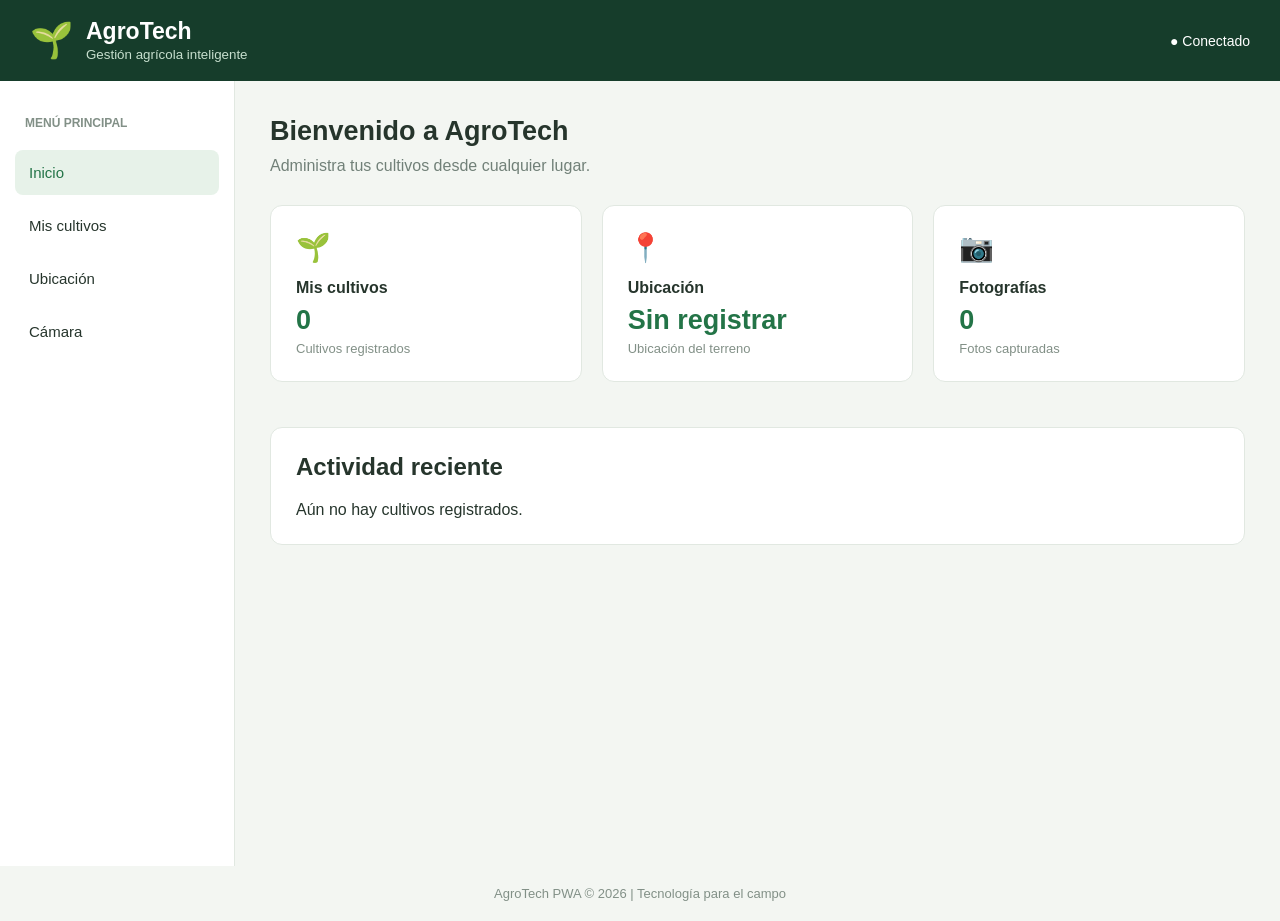
==== public/index.html @ 5e5e84a9 "primera version AgroTech PWA - hosting agrotech-pwa" ====
<!DOCTYPE html>
<html lang="es">
<head>
    <meta charset="UTF-8">
    <meta name="viewport" content="width=device-width, initial-scale=1.0">

    <meta name="theme-color" content="#163d2b">
    <meta name="description" content="AgroTech, plataforma para administrar cultivos">

    <title>AgroTech | Gestión agrícola</title>

    <link rel="manifest" href="manifest.json">
    <link rel="stylesheet" href="css/styles.css">
</head>
<body>

    <header class="header">
        <div class="brand">
            <span class="logo">🌱</span>
            <div>
                <h1>AgroTech</h1>
                <small>Gestión agrícola inteligente</small>
            </div>
        </div>

        <div class="connection">
            <span id="connectionStatus">● Conectado</span>
        </div>
    </header>

    <div class="layout">

        <aside class="sidebar">
            <h3>MENÚ PRINCIPAL</h3>

            <button class="menu-btn active" data-view="inicio">
                 Inicio
            </button>

            <button class="menu-btn" data-view="cultivos">
                 Mis cultivos
            </button>

            <button class="menu-btn" data-view="ubicacion">
                 Ubicación
            </button>

            <button class="menu-btn" data-view="camara">
                 Cámara
            </button>
        </aside>

        <main class="main-content">

            <section id="inicio" class="view active">
                <div class="welcome">
                    <h2>Bienvenido a AgroTech</h2>
                    <p>Administra tus cultivos desde cualquier lugar.</p>
                </div>

                <div class="cards">
                    <article class="card">
                        <span>🌱</span>
                        <h3>Mis cultivos</h3>
                        <strong id="totalCultivos">0</strong>
                        <p>Cultivos registrados</p>
                    </article>

                    <article class="card">
                        <span>📍</span>
                        <h3>Ubicación</h3>
                        <strong id="locationStatus">Sin registrar</strong>
                        <p>Ubicación del terreno</p>
                    </article>

                    <article class="card">
                        <span>📷</span>
                        <h3>Fotografías</h3>
                        <strong id="totalFotos">0</strong>
                        <p>Fotos capturadas</p>
                    </article>
                </div>

                <div class="panel">
                    <h2>Actividad reciente</h2>
                    <div id="recentActivity">
                        <p>Aún no hay cultivos registrados.</p>
                    </div>
                </div>
            </section>

            <section id="cultivos" class="view">
                <div class="section-heading">
                    <h2>Mis cultivos</h2>
                    <p>Registra y administra tus terrenos.</p>
                </div>

                <div class="panel">
                    <h3>Registrar nuevo cultivo</h3>

                    <form id="cropForm">
                        <label>Nombre del cultivo</label>
                        <input id="cropName" type="text"
                            placeholder="Ej. Maíz" required>

                        <label>Área del terreno (hectáreas)</label>
                        <input id="cropArea" type="number"
                            min="0.01" step="0.01"
                            placeholder="Ej. 2.5" required>

                        <label>Descripción</label>
                        <textarea id="cropDescription"
                            placeholder="Descripción del cultivo"></textarea>

                        <button class="primary-btn" type="submit">
                            Guardar cultivo
                        </button>
                    </form>
                </div>

                <div class="panel">
                    <h3>Cultivos registrados</h3>
                    <div id="cropList">
                        <p>No hay cultivos registrados.</p>
                    </div>
                </div>
            </section>

            <section id="ubicacion" class="view">
                <div class="section-heading">
                    <h2>Ubicación del terreno</h2>
                    <p>Obtén las coordenadas mediante el GPS.</p>
                </div>

                <div class="panel">
                    <button id="getLocation" class="primary-btn">
                        Obtener mi ubicación
                    </button>

                    <div id="locationResult">
                        <p>Esperando ubicación...</p>
                    </div>
                </div>
            </section>

            <section id="camara" class="view">
                <div class="section-heading">
                    <h2>Cámara agrícola</h2>
                    <p>Captura fotografías de tus cultivos.</p>
                </div>

                <div class="panel">
                    <video id="cameraPreview" autoplay playsinline></video>

                    <div class="actions">
                        <button id="startCamera" class="primary-btn">
                            Activar cámara
                        </button>

                        <button id="takePhoto" class="secondary-btn">
                            Tomar fotografía
                        </button>
                    </div>

                    <canvas id="photoCanvas" hidden></canvas>

                    <div id="photoGallery"></div>
                </div>
            </section>

        </main>
    </div>

    <footer>
        <p>AgroTech PWA © 2026 | Tecnología para el campo</p>
    </footer>

    <script src="js/database.js"></script>
    <script src="js/location.js"></script>
    <script src="js/camera.js"></script>
    <script src="js/app.js"></script>

</body>
</html>
---- public/css/styles.css ----
:root {
    --primary: #163d2b;
    --secondary: #237447;
    --background: #f3f6f2;
    --white: #ffffff;
    --text: #26352c;
    --border: #e1e8e1;
}

* {
    margin: 0;
    padding: 0;
    box-sizing: border-box;
}

body {
    font-family: Arial, sans-serif;
    background: var(--background);
    color: var(--text);
}

.header {
    background: var(--primary);
    color: white;
    padding: 18px 30px;
    display: flex;
    justify-content: space-between;
    align-items: center;
}

.brand {
    display: flex;
    align-items: center;
    gap: 12px;
}

.logo {
    font-size: 35px;
}

.brand h1 {
    font-size: 23px;
}

.brand small {
    color: #c7dfce;
}

.connection {
    font-size: 14px;
}

.layout {
    display: flex;
    min-height: calc(100vh - 115px);
}

.sidebar {
    width: 235px;
    padding: 25px 15px;
    background: white;
    border-right: 1px solid var(--border);
}

.sidebar h3 {
    font-size: 12px;
    color: #829087;
    margin: 10px 10px 20px;
}

.menu-btn {
    display: block;
    width: 100%;
    padding: 14px;
    margin-bottom: 8px;
    text-align: left;
    border: none;
    background: transparent;
    border-radius: 8px;
    cursor: pointer;
    font-size: 15px;
    color: var(--text);
}

.menu-btn:hover,
.menu-btn.active {
    background: #e7f2e9;
    color: var(--secondary);
}

.main-content {
    flex: 1;
    padding: 35px;
    min-width: 0;
}

.view {
    display: none;
}

.view.active {
    display: block;
}

.welcome {
    margin-bottom: 30px;
}

.welcome h2,
.section-heading h2 {
    font-size: 27px;
    margin-bottom: 10px;
}

.welcome p,
.section-heading p {
    color: #718078;
}

.cards {
    display: grid;
    grid-template-columns: repeat(3, 1fr);
    gap: 20px;
    margin-bottom: 25px;
}

.card,
.panel {
    background: white;
    padding: 25px;
    border-radius: 12px;
    border: 1px solid var(--border);
    margin-bottom: 20px;
}

.card span {
    font-size: 28px;
}

.card h3 {
    font-size: 16px;
    margin: 15px 0 8px;
}

.card strong {
    font-size: 27px;
    color: var(--secondary);
}

.card p {
    color: #829087;
    font-size: 13px;
    margin-top: 5px;
}

.panel h2,
.panel h3 {
    margin-bottom: 20px;
}

.section-heading {
    margin-bottom: 25px;
}

form {
    display: flex;
    flex-direction: column;
    gap: 10px;
}

input,
textarea {
    padding: 13px;
    border: 1px solid var(--border);
    border-radius: 7px;
    font-size: 15px;
    width: 100%;
    margin-bottom: 10px;
}

textarea {
    min-height: 90px;
    resize: vertical;
}

.primary-btn,
.secondary-btn {
    padding: 13px 20px;
    border: none;
    border-radius: 7px;
    cursor: pointer;
    font-size: 14px;
}

.primary-btn {
    background: var(--secondary);
    color: white;
}

.secondary-btn {
    background: #e7f2e9;
    color: var(--primary);
}

.primary-btn:hover {
    background: var(--primary);
}

.actions {
    display: flex;
    flex-wrap: wrap;
    gap: 10px;
    margin-top: 15px;
}

#cameraPreview {
    width: 100%;
    max-width: 500px;
    background: #202820;
    border-radius: 10px;
}

#photoGallery img {
    width: 150px;
    margin: 10px;
    border-radius: 8px;
}

footer {
    text-align: center;
    padding: 20px;
    color: #829087;
    font-size: 13px;
}

@media (max-width: 750px) {
    .layout {
        flex-direction: column;
    }

    .sidebar {
        width: 100%;
        display: flex;
        overflow-x: auto;
        padding: 10px;
        gap: 5px;
    }

    .sidebar h3 {
        display: none;
    }

    .menu-btn {
        white-space: nowrap;
        width: auto;
        margin: 0;
    }

    .main-content {
        padding: 20px 15px;
    }

    .cards {
        grid-template-columns: 1fr;
    }

    .header {
        padding: 15px;
    }
}
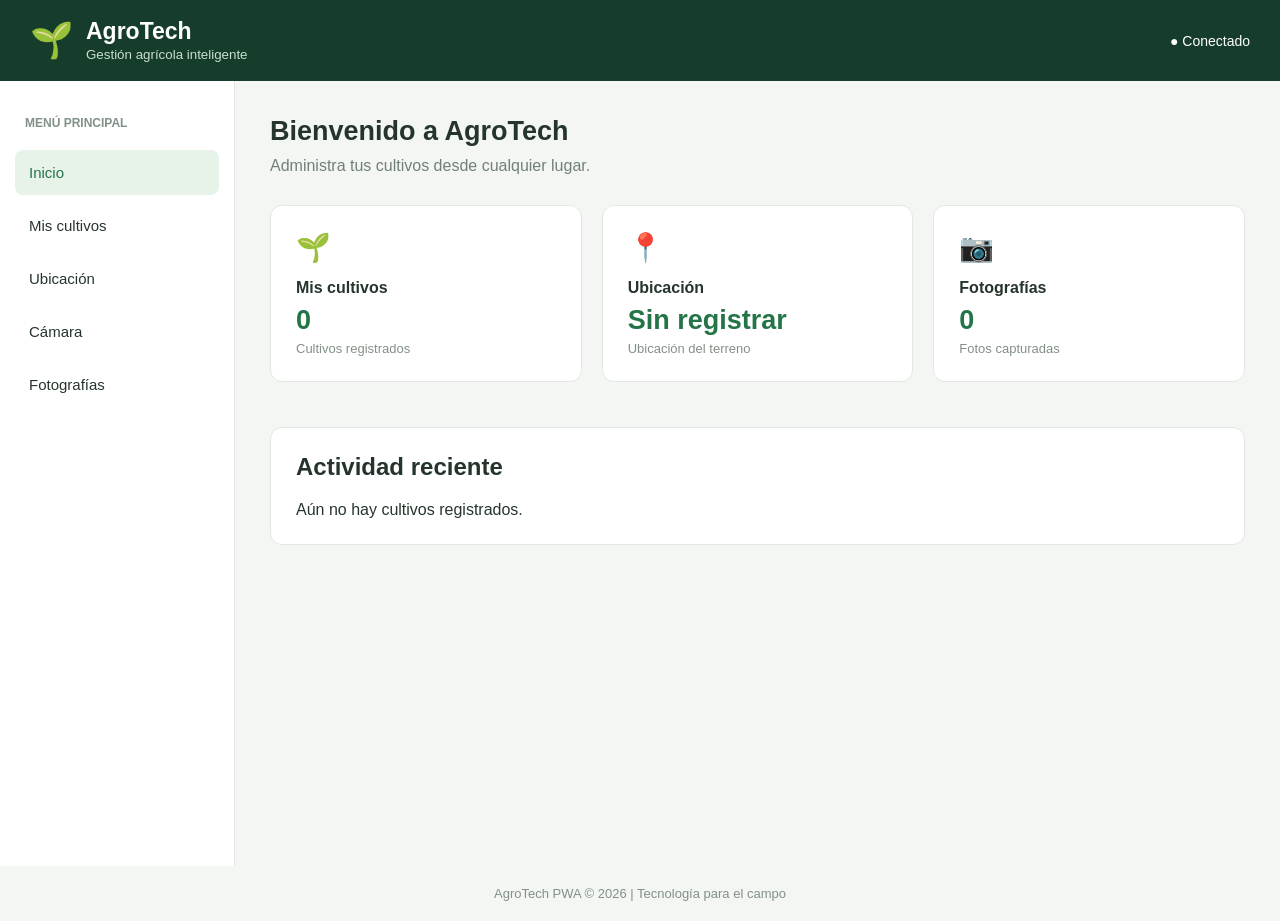
==== commit 5c0f0e97: "v2.0.1 - actualizacion AgroTech vistas" ====
--- a/public/index.html
+++ b/public/index.html
@@ -35,21 +35,23 @@
             <h3>MENÚ PRINCIPAL</h3>
 
             <button class="menu-btn active" data-view="inicio">
-                 Inicio
+                Inicio
             </button>
 
             <button class="menu-btn" data-view="cultivos">
-                 Mis cultivos
+                Mis cultivos
             </button>
 
             <button class="menu-btn" data-view="ubicacion">
-                 Ubicación
+                Ubicación
             </button>
 
             <button class="menu-btn" data-view="camara">
-                 Cámara
-            </button>
-        </aside>
+                Cámara
+            </button>
+            <button class="menu-btn" data-view="fotografias">
+                 Fotografías
+            </button>        </aside>
 
         <main class="main-content">
 
@@ -113,6 +115,9 @@
                         <textarea id="cropDescription"
                             placeholder="Descripción del cultivo"></textarea>
 
+                        <label>Ubicación actual</label>
+                        <p id="cropLocationSummary">Sin ubicación registrada.</p>
+
                         <button class="primary-btn" type="submit">
                             Guardar cultivo
                         </button>
@@ -134,6 +139,11 @@
                 </div>
 
                 <div class="panel">
+                    <label for="cropSelector">Cultivo asociado</label>
+                    <select id="cropSelector" style="width: 100%; margin-bottom: 12px; padding: 10px; border-radius: 8px; border: 1px solid #dfe7e1;">
+                        <option value="">Selecciona un cultivo</option>
+                    </select>
+
                     <button id="getLocation" class="primary-btn">
                         Obtener mi ubicación
                     </button>
@@ -142,6 +152,13 @@
                         <p>Esperando ubicación...</p>
                     </div>
                 </div>
+
+                <div class="panel">
+                    <h3>Coordenadas por cultivo</h3>
+                    <div id="locationList">
+                        <p>No hay cultivos con ubicación registrada.</p>
+                    </div>
+                </div>
             </section>
 
             <section id="camara" class="view">
@@ -151,6 +168,11 @@
                 </div>
 
                 <div class="panel">
+                    <label for="cameraCropSelector">Asociar foto a cultivo</label>
+                    <select id="cameraCropSelector" style="width: 100%; margin-bottom: 12px; padding: 10px; border-radius: 8px; border: 1px solid #dfe7e1;">
+                        <option value="">Selecciona un cultivo</option>
+                    </select>
+
                     <video id="cameraPreview" autoplay playsinline></video>
 
                     <div class="actions">
@@ -164,8 +186,20 @@
                     </div>
 
                     <canvas id="photoCanvas" hidden></canvas>
-
-                    <div id="photoGallery"></div>
+                    <div id="lastPhotoPreview"></div>
+                </div>
+            </section>
+
+            <section id="fotografias" class="view">
+                <div class="section-heading">
+                    <h2>Fotografías</h2>
+                    <p>Revisa las imágenes registradas por cultivo.</p>
+                </div>
+
+                <div class="panel">
+                    <div id="photoGallery">
+                        <p>No hay fotos capturadas.</p>
+                    </div>
                 </div>
             </section>
 
